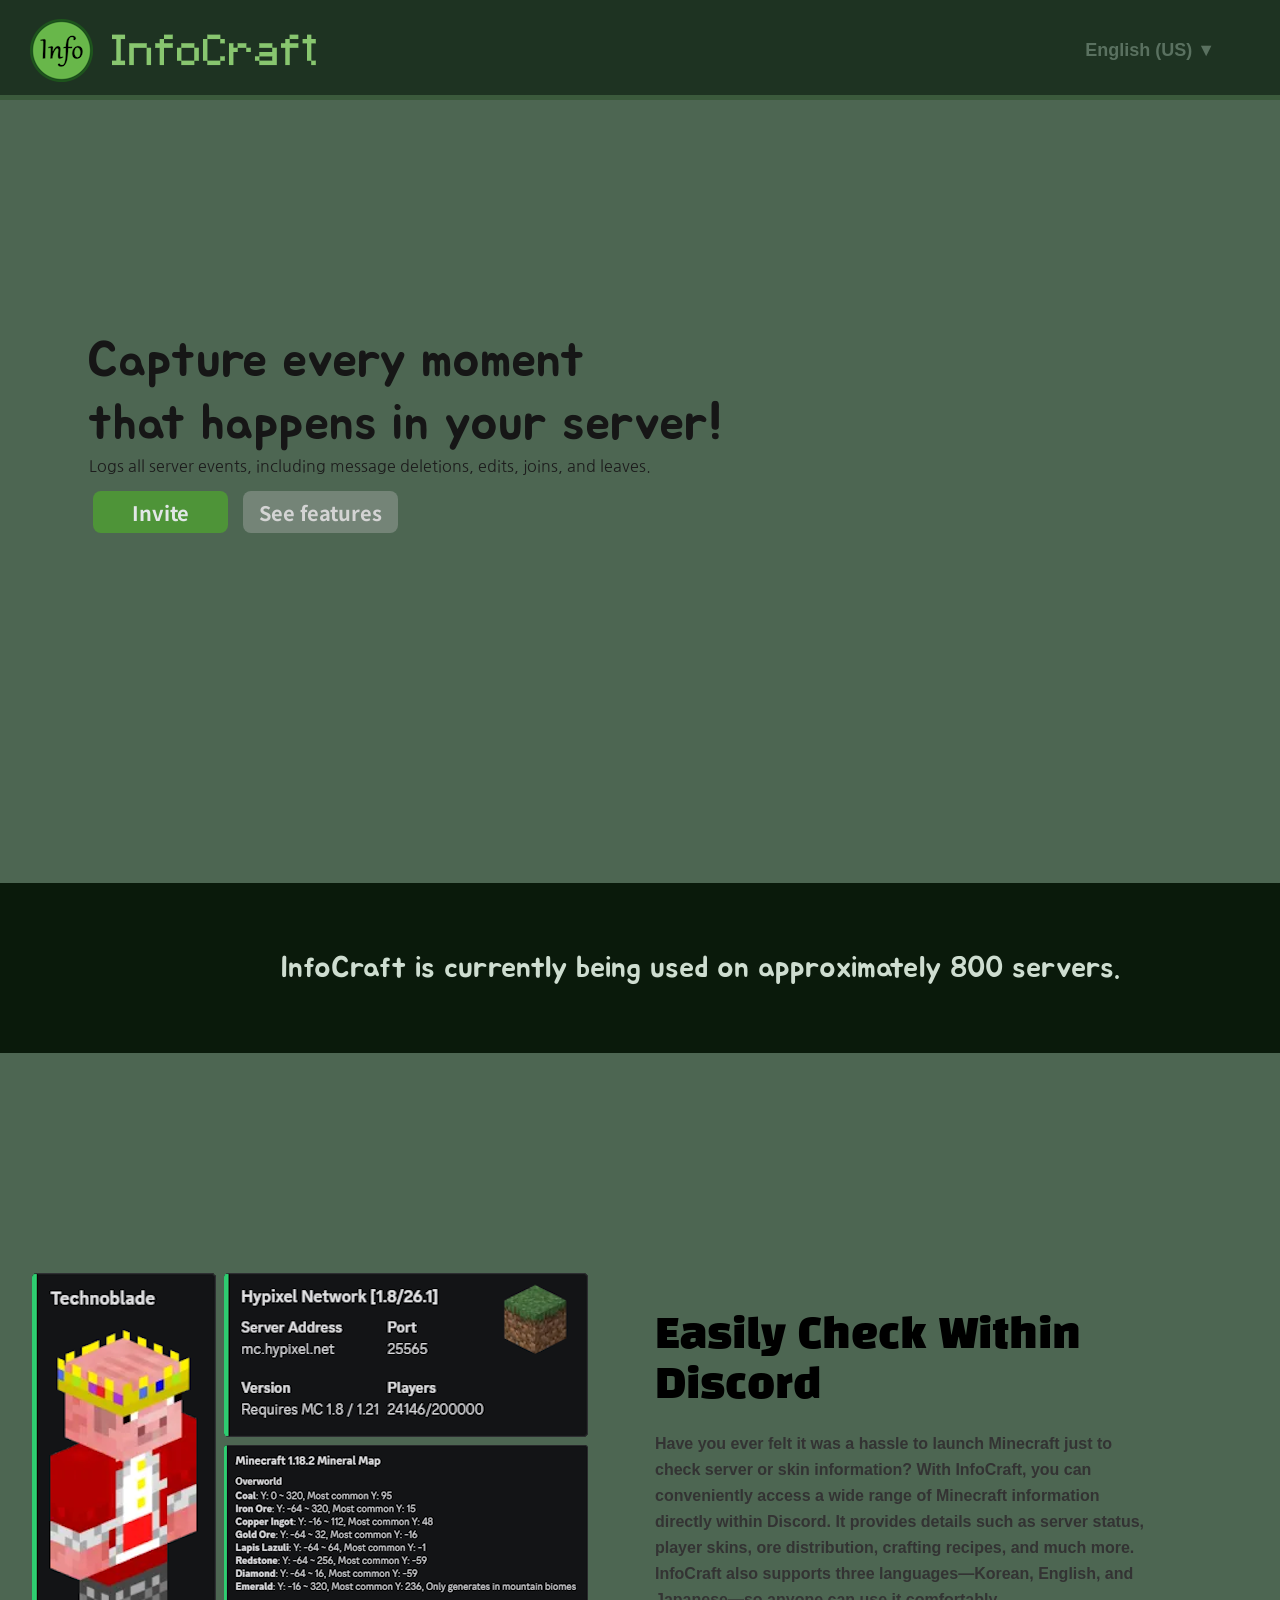
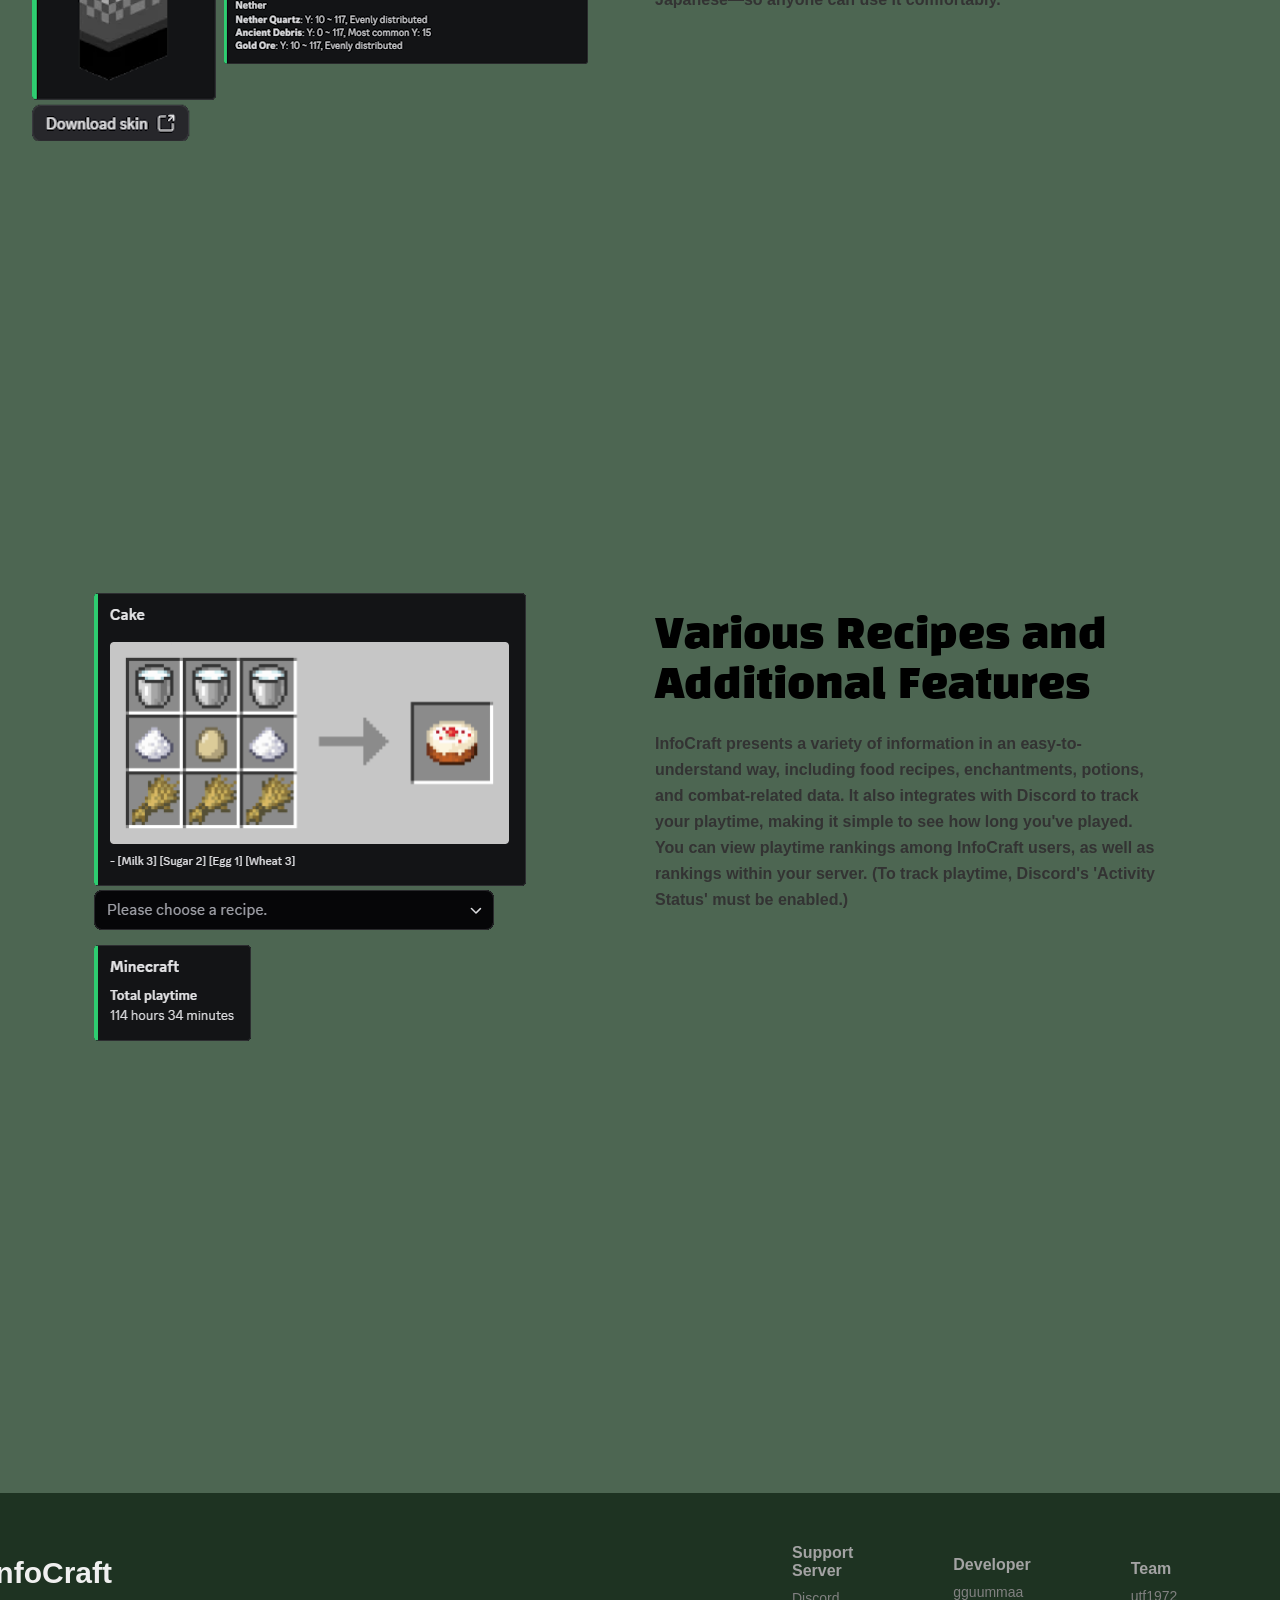
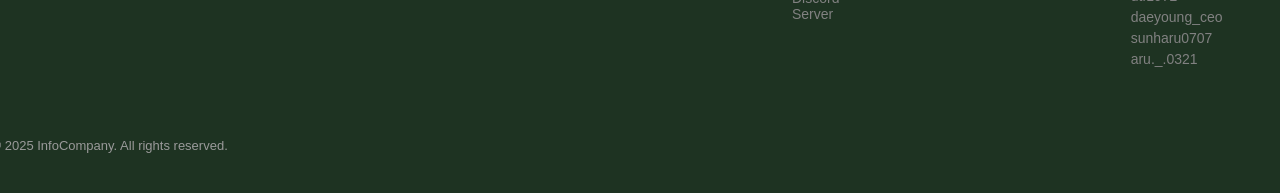
==== en/index.html @ ace99cc6 "Add files via upload" ====
<!DOCTYPE html>
<html lang="en">
<head>
    <meta charset="UTF-8">
    <meta name="viewport" content="width=device-width, initial-scale=1.0">
    <title>InfoCraft</title>
    <link rel="icon" href="../icon.png" type="image/png" />

    <meta property="og:title" content="InfoCraft" />
    <meta property="og:description" content="Official website of InfoCraft" />
    <meta property="og:image" content="https://cdn.discordapp.com/attachments/1401185117086552175/1499770121013690478/icon.png?ex=69f60145&is=69f4afc5&hm=b1a9a6d513d4955136bb6f4bda7f1e1733b90efba69425d3d47a7ea96b937b9f&" />
    <meta property="og:url" content="https://craft.infobot.uk/" />
    <meta property="og:type" content="website" />


    <link rel="stylesheet" href="index.css" />

    <link rel="preconnect" href="https://fonts.googleapis.com">
    <link rel="preconnect" href="https://fonts.gstatic.com" crossorigin>
    <link href="https://fonts.googleapis.com/css2?family=Black+Han+Sans&family=Jua&family=Nanum+Gothic&family=Noto+Sans+KR:wght@100..900&display=swap" rel="stylesheet">
</head>
<body>
    
    <div class="top-bar">

        <img src="../InfoCraft.png" class="top-icon">

        <div class="right-menu">
            <div class="language-selector">
                <span class="top-language-text" onclick="toggleLanguageMenu()" id="currentLang">English (US) ▼</span>
                <div id="language-menu" class="language-menu">
                    <div class="language-option" onclick="changeLanguage('en')">English (US)</div>
                    <div class="language-option" onclick="changeLanguage('ko')">한국어</div>
                    <div class="language-option" onclick="changeLanguage('ja')">日本語</div>
                </div>
            </div>
        </div>


        <div class="top-bar-2"></div>

    </div>

    <div class="main-div">
        <p class="main-text" id="mainText">Capture every moment<br>that happens in your server!</p>
        <p class="main-text-2" id="mainText2">Logs all server events, including message deletions, edits, joins, and leaves.</p>
        <a href="https://discord.com/oauth2/authorize?client_id=1264223966566944910" target="_blank" rel="noopener noreferrer" class="main-button-add-a">
            <button class="main-button-add" id="btnInvite">Invite</button>
        </a>
        <button class="main-button-help" onclick="scrollToServer()" id="btnFeatures">See features</button>
    </div>

    <div class="server-bar">
        <p class="server-bar-text" id="serverCount">InfoCraft is currently used on 800 servers</p>
    </div>

    <div id="server-section" class="help-bar">
        <img src="명령어 1.png" class="help-image-1">
        <div class="help-text-wrap-1">
            <P class="help-text-1" id="feature1Title">Easily Check Within Discord</P>
            <p class="help-text-2" id="feature1Desc">Have you ever felt it was a hassle to launch Minecraft just to check server or skin information? With InfoCraft, you can conveniently access a wide range of Minecraft information directly within Discord. It provides details such as server status, player skins, ore distribution, crafting recipes, and much more. InfoCraft also supports three languages—Korean, English, and Japanese—so anyone can use it comfortably.</p>
        </div>

        
        <img src="명령어 2.png" class="help-image-2">
        <div class="help-text-wrap-2">
            <p class="help-text-3" id="feature2Title">Various Recipes and Additional Features</p>
            <p class="help-text-4" id="feature2Desc">InfoCraft presents a variety of information in an easy-to-understand way, including food recipes, enchantments, potions, and combat-related data. It also integrates with Discord to track your playtime, making it simple to see how long you've played. You can view playtime rankings among InfoCraft users, as well as rankings within your server. (To track playtime, Discord's 'Activity Status' must be enabled.)</p>
        </div>
    </div>


    <div class="down-bar">
        <p class="down-InfoLogs">InfoCraft</p>


        <div class="down-text-1-div">
            <p class="down-text-1" id="support-server">Support Server</p>
            <div class="down-text-2-div">
                <a href="https://discord.gg/64q43VEVtn" class="down-text-2-a" target="_blank" rel="noopener noreferrer">
                    <p class="down-text-2" id="discord-server">Discord Server</p>
                </a>
            </div>
        </div>

        <div class="down-text-3-div">
            <p class="down-text-3" id="footerDev">Developer</p>
            <div class="down-text-4-div">
                <p class="down-text-4">gguummaa</p>
            </div>
        </div>

        <div class="down-text-3-1-div">
            <p class="down-text-5" id="footerTeam">Team</p>
            <div class="down-text-6-div">
                <p class="down-text-6">utf1972</p>
                <p class="down-text-6">daeyoung_ceo</p>
                <p class="down-text-6">sunharu0707</p>
                <p class="down-text-6">aru._.0321</p>
            </div>
        </div>

        <div class="down-text-7-div">
            <p class="down-text-7" id="footerPolicy">Policies & Terms</p>
            <div class="down-text-8-div">
                <a href="privacy-policy/" class="down-text-8-a">
                    <p class="down-text-8" id="footerPrivacy">Privacy Policy</p>
                </a>
                <a href="terms-of-service/" class="down-text-8-a">
                    <p class="down-text-8" id="footerTerms">Terms of Service</p>
                </a>
            </div>
        </div>
        <div class="down-text-9-div">
            <p class="down-text-9">Copyright © 2025 InfoCompany. All rights reserved.</p>
        </div>
    </div>




    <script src="../index.js"></script>
</body>
</html>
---- en/index.css ----
* {
  margin: 0;
  padding: 0;
  box-sizing: border-box;
  font-family: 'Inter', sans-serif;
  -webkit-user-select: none;
  -moz-user-select: none;
  -ms-user-select: none;     /* IE/Edge */
  user-select: none; 

}


body {
    min-width: 1400px;
    background-color: #4d6652; /* #526579 → 초록회색 */
    
}

.top-bar {
    background-color: #1e3322; /* #223446 → 딥그린 */
    width: 100%;
    height: 100px;

    display: flex;
    align-items: center;
    
    position: fixed;
    top: 0;
    left: 0;
    z-index: 1000;
    
}



.top-icon {
    cursor: pointer;
    margin-left: 30px;
}


.right-menu {
    margin-left: auto;
    display: flex;
    align-items: center;
    gap: 20px;
    margin-right: 65px;
}

.language-selector {
    position: relative;
}

.top-language-text {
    font-size: 18px;
    font-weight: bold;
    cursor: pointer;
    color: #5a7160; /* #607183 → 초록회색 */
    user-select: none;
}

.language-menu {
    display: none;
    position: absolute;
    top: 30px;
    right: 0;
    background-color: #2a3f2b; /* #2d4052 → 다크그린 */
    border-radius: 8px;
    min-width: 150px;
    box-shadow: 0 4px 12px rgba(0, 0, 0, 0.3);
    overflow: hidden;
    z-index: 1001;
}

.language-option {
    padding: 12px 16px;
    color: #b0c5b2; /* #b8c5d0 → 초록회색 */
    cursor: pointer;
    font-size: 16px;
    transition: background-color 0.2s;
}

.language-option:hover {
    background-color: #374f38; /* #3a4f64 → 초록 계열 */
}

.language-option:active {
    background-color: #3f5a40; /* #425a70 → 초록 계열 */
}

.top-language-text:hover {
    color: #678069; /* #6e8094 → 초록회색 */
}

.top-language-text:active {
    color: #5f7561; /* #67778a → 초록회색 */
}


.top-login {
    width: 115px;
    height: 35px;
    background-color: #a8e090; /* #a8c7ff → 연초록 */
    border-radius: 10px;
    cursor: pointer;
}

.top-login:hover {
    background-color: #96cc7e; /* #99b4e6 → 초록 */
}

.top-login:active {
    background-color: #87bc6e; /* #8da6d4 → 초록 */
}


.top-bar-2 {
    position: absolute;
    bottom: 0;
    left: 0;
    height: 5px;
    width: 100%;
    background-color: #3b5a3c; /* #42586b → 초록 계열 */
}




.main-text {
    display: flex;
    justify-content: center;
    font-size: 50px;

    font-family: "Jua", sans-serif;
    margin-right: 590px;
    margin-top: 330px;
    color: #161616;
}

.main-text-2 {
    display: flex;
    justify-content: center;
    margin-right: 660px;
    color: rgb(29, 29, 29);
    font-family: "Nanum Gothic", sans-serif;
}



.main-button-add-a {
    text-decoration: none;
    display: block;
    margin: 0 auto;
    width: 135px;
    transform: translateX(-540px);
    margin-top: 15px;
}

.main-button-add {
    cursor: pointer;
    width: 100%;
    height: 42px;
    font-size: 20px;
    font-family: "Noto Sans KR", sans-serif;
    font-weight: bold;
    border-radius: 8px;
    border: none;
    background-color: #4e9438; /* #617cc7 → 초록 */
    color: rgb(226, 231, 231);
}

.main-button-add:hover {
    background-color: #478832; /* #5c75b9 → 초록 */
    color: rgb(204, 209, 209);
}

.main-button-add:active {
    background-color: #579e42; /* rgb(114,129,194) → 초록 */
    color: rgb(196, 201, 201);
}


.main-button-help {
    display: block;
    margin: 0 auto;
    cursor: pointer;
    width: 155px;
    height: 42px;
    transform: translateX(-380px);
    margin-top: -42px;
    font-size: 20px;
    font-family: "Noto Sans KR", sans-serif;
    font-weight: bold;
    border-radius: 8px;
    border: none;
    background-color: #b9b9b95d;
    color: rgb(212, 212, 212);
}

.main-button-help:hover {
    background-color: #aaaaaa5d;
    color: rgb(199, 199, 199);
}

.main-button-help:active {
    background-color: #a0a0a05d;
    color: rgb(192, 192, 192);
}


.server-bar {
    background-color: #0a1a0b; /* #0e1a25 → 딥그린 */
    width: 100%;
    height: 170px;
    margin-top: 350px;

    display: flex;
    justify-content: center;
    align-items: center;
}

.server-bar-text {
    color: #ceddd0; /* #ced0dd → 초록회색 */
    font-size: 30px;
    font-family: "Jua", sans-serif;
}



.help-bar {
    background-color: #4d6652; /* #526579 → 초록회색 */
    width: 100%;
    height: 1670px;
    margin-top: 370px;
    
}

.help-image-1 {
    display: block;
    margin: 0 auto;
    transform: translateX(-390px);
    margin-top: -150px;
}

.help-text-wrap-1 {
    max-width: 500px;
    display: block;
    margin: 0 auto;
    transform: translateX(205px);
    margin-top: -430px;
}

.help-text-1 {
    font-size: 40px;
    font-family: "Black Han Sans", sans-serif;
    margin-bottom: 20px;
}


.help-text-2 {
    font-size: 16px;
    font-weight: bold;
    line-height: 26px;
    color: #333333;
}




.help-image-2 {
    display: block;
    margin: 0 auto;
    transform: translateX(-390px);
    margin-top: 580px;
}

.help-text-wrap-2 {
    max-width: 500px;
    display: block;
    margin: 0 auto;
    transform: translateX(205px);
    margin-top: -430px;
}

.help-text-3 {
    font-size: 40px;
    font-family: "Black Han Sans", sans-serif;
    margin-bottom: 20px;
}

.help-text-4 {
    font-size: 16px;
    font-weight: bold;
    line-height: 26px;
    color: #333333;
}






.down-bar {
    background-color: #1e3322; /* #223446 → 딥그린 */
    width: 100%;
    height: 300px;

    margin-top: 150px;

    display: flex;
    justify-content: center;
    align-items: center;

    position: relative;
}

.down-InfoLogs {
    font-size: 30px;
    font-weight: bold;
    margin-right: 680px;
    margin-top: -140px;
    color: rgb(240, 240, 240);
}




.down-text-1-div {
    margin-top: -120px;
    margin-right: 100px;
}

.down-text-1 {
    font-size: 16px;
    font-weight: 600;
    color: #a3a3a3;
}


.down-text-2-div {
    margin-top: 10px;
}

.down-text-2-a {
    text-decoration: none;
}

.down-text-2 {
    font-size: 14px;
    font-weight: 400;
    cursor: pointer;
    margin-top: 5px;
    color: #818181;
}

.down-text-2:hover {
    color: #707070;
}

.down-text-2:active {
    color: #646464;
}



.down-text-3-div {
    margin-top: -130px;
    margin-right: 100px;
}

.down-text-3-1-div {
    margin-top: -90px;
    margin-right: 100px;
}

.down-text-3 {
    font-size: 16px;
    font-weight: 600;
    color: #a3a3a3;
}


.down-text-4-div {
    margin-top: 10px;
}

.down-text-4 {
    font-size: 14px;
    font-weight: 400;
    margin-top: 5px;
    color: #818181;
}




.down-text-5 {
    margin-top: 30px;
    font-size: 16px;
    font-weight: 600;
    color: #a3a3a3;
}


.down-text-6-div {
    margin-top: 10px;
}

.down-text-6 {
    font-size: 14px;
    font-weight: 400;
    margin-top: 5px;
    color: #818181;
}




.down-text-7-div {
    margin-top: -100px;
    margin-right: 30px;
}

.down-text-7 {
    font-size: 16px;
    font-weight: 600;
    color: #a3a3a3;
}


.down-text-8-div {
    margin-top: 10px;
}

.down-text-8-a {
    text-decoration: none;
}

.down-text-8 {
    font-size: 14px;
    font-weight: 400;
    cursor: pointer;
    margin-top: 5px;
    color: #818181;
}

.down-text-8:hover {
    color: #707070;
}

.down-text-8:active {
    color: #646464;
}




.down-text-9-div {
    position: absolute;
    bottom: 40px;
    left: 50%;
    transform: translateX(-50%);
    margin-left: -620px;
}

.down-text-9 {
    font-size: 13px;
    color: #9a9a9a;
}

.down-text-9-a {
    text-decoration: none;
}
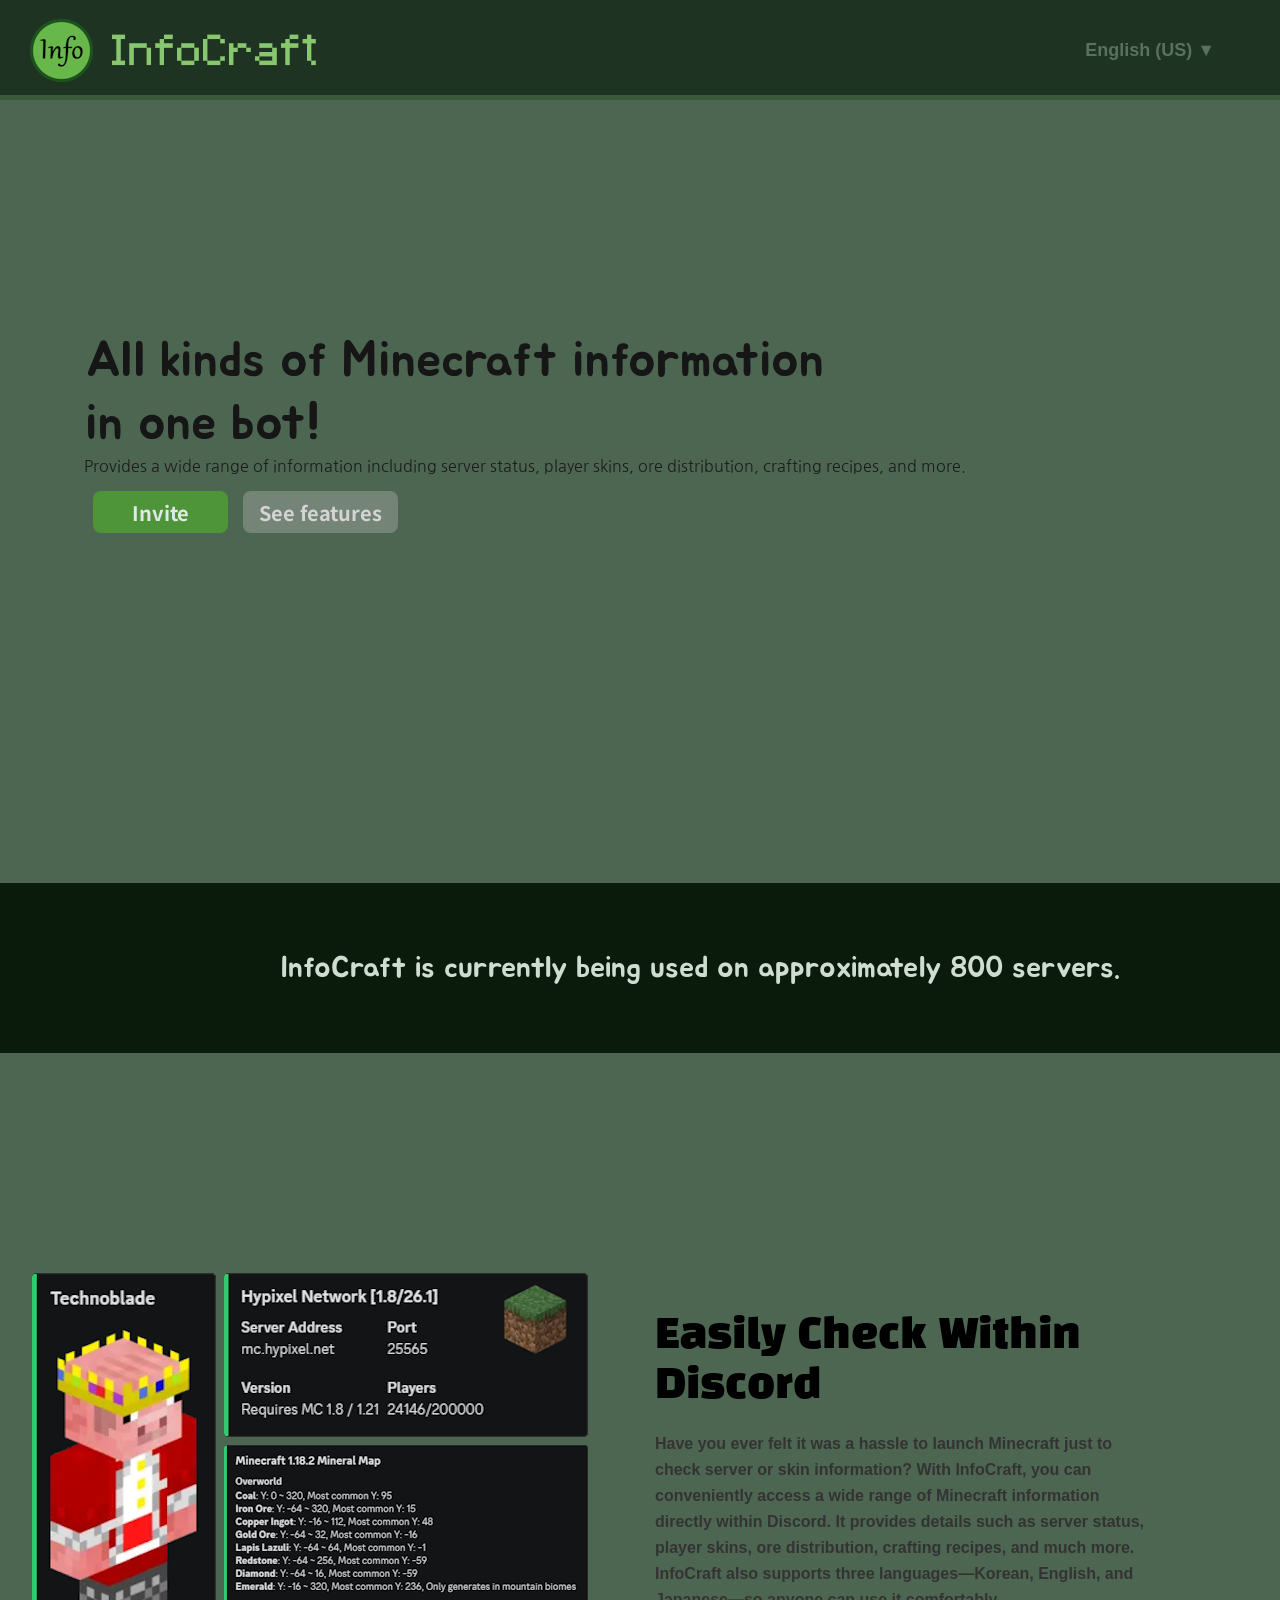
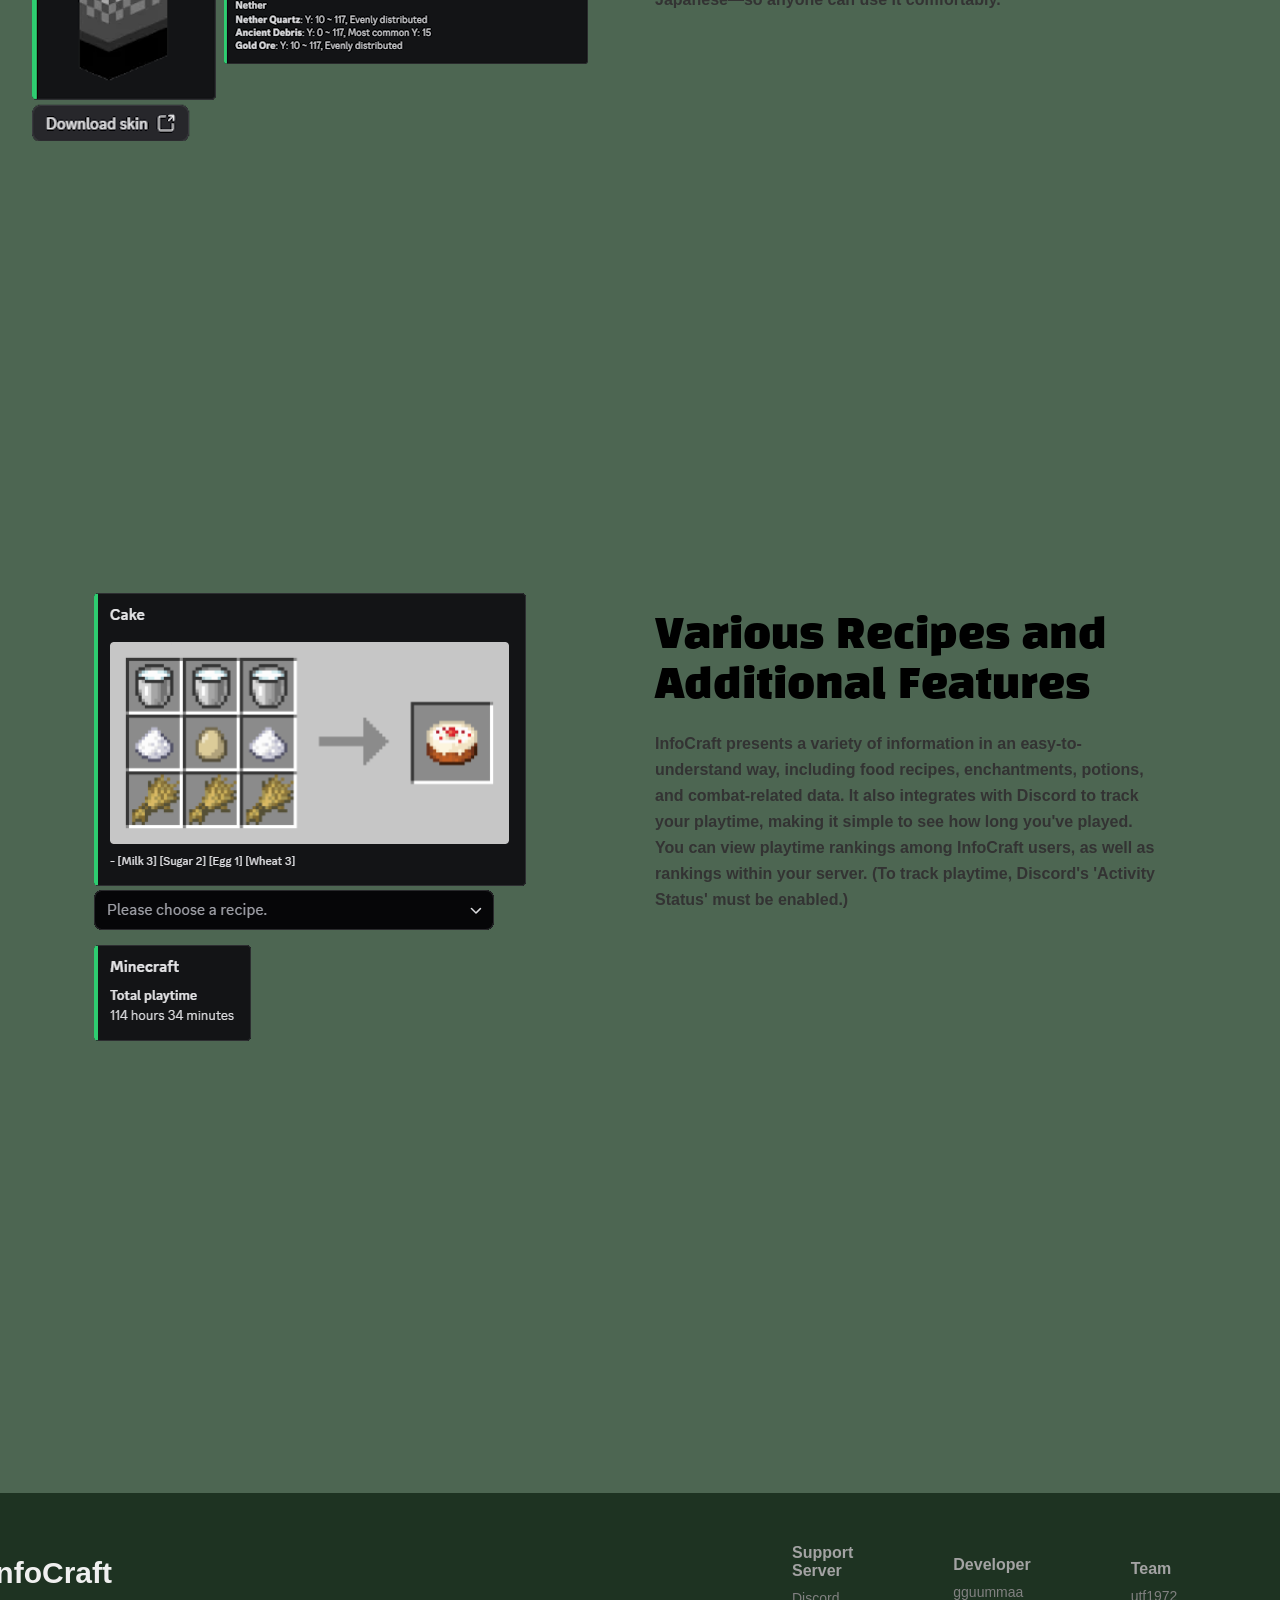
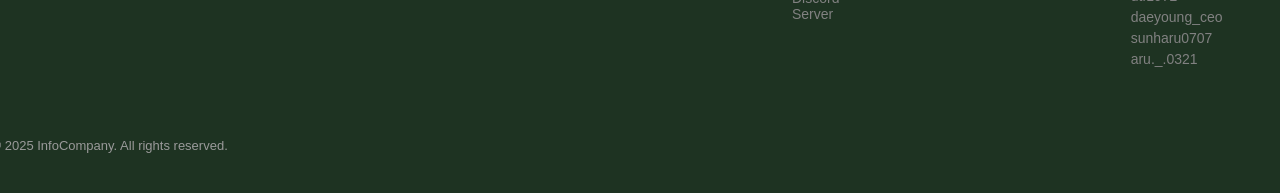
==== commit b932b1f4: "Update index.html" ====
--- a/en/index.html
+++ b/en/index.html
@@ -77,7 +77,7 @@
         <div class="down-text-1-div">
             <p class="down-text-1" id="support-server">Support Server</p>
             <div class="down-text-2-div">
-                <a href="https://discord.gg/64q43VEVtn" class="down-text-2-a" target="_blank" rel="noopener noreferrer">
+                <a href="https://discord.gg/KSwrU23gZ7" class="down-text-2-a" target="_blank" rel="noopener noreferrer">
                     <p class="down-text-2" id="discord-server">Discord Server</p>
                 </a>
             </div>
@@ -121,4 +121,4 @@
 
     <script src="../index.js"></script>
 </body>
-</html>+</html>
--- a/en/index.css
+++ b/en/index.css
@@ -133,7 +133,7 @@
     font-size: 50px;
 
     font-family: "Jua", sans-serif;
-    margin-right: 590px;
+    margin-right: 490px;
     margin-top: 330px;
     color: #161616;
 }
@@ -141,7 +141,7 @@
 .main-text-2 {
     display: flex;
     justify-content: center;
-    margin-right: 660px;
+    margin-right: 350px;
     color: rgb(29, 29, 29);
     font-family: "Nanum Gothic", sans-serif;
 }
@@ -471,4 +471,4 @@
 
 .down-text-9-a {
     text-decoration: none;
-}+}
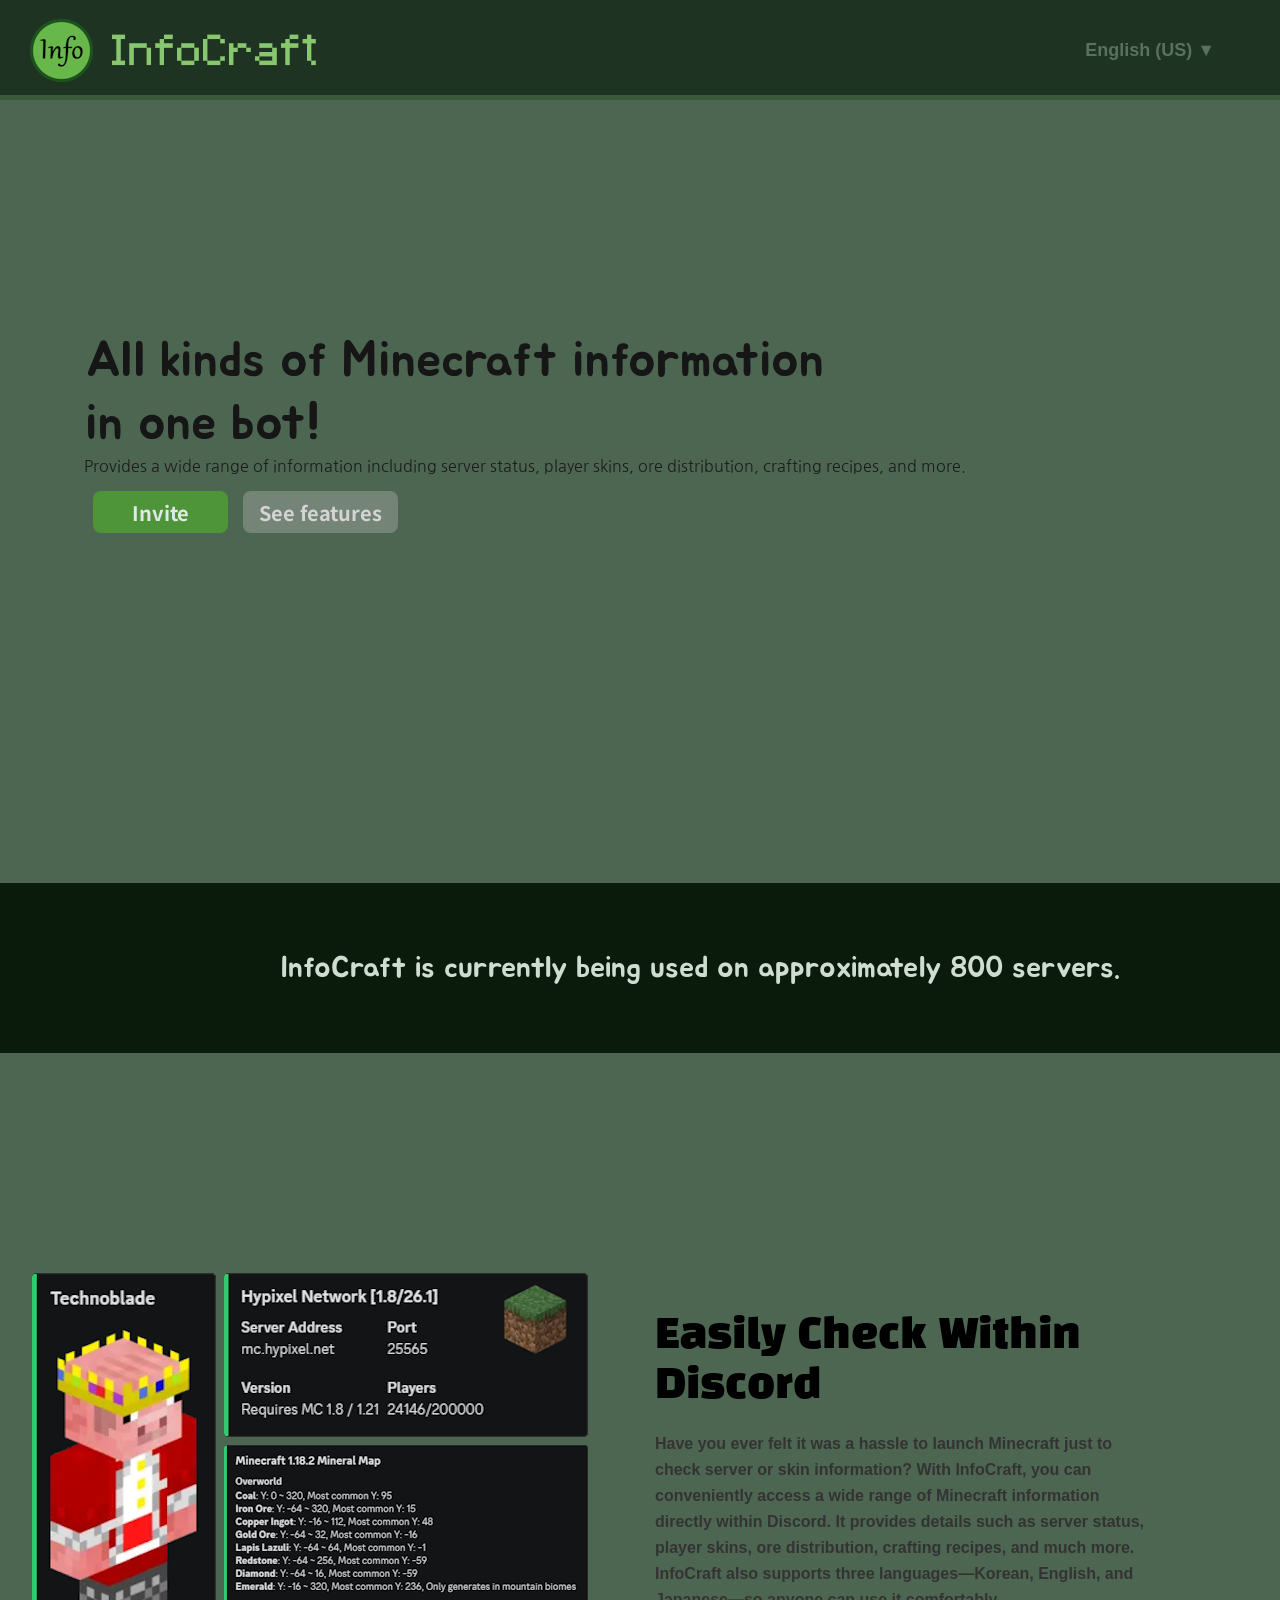
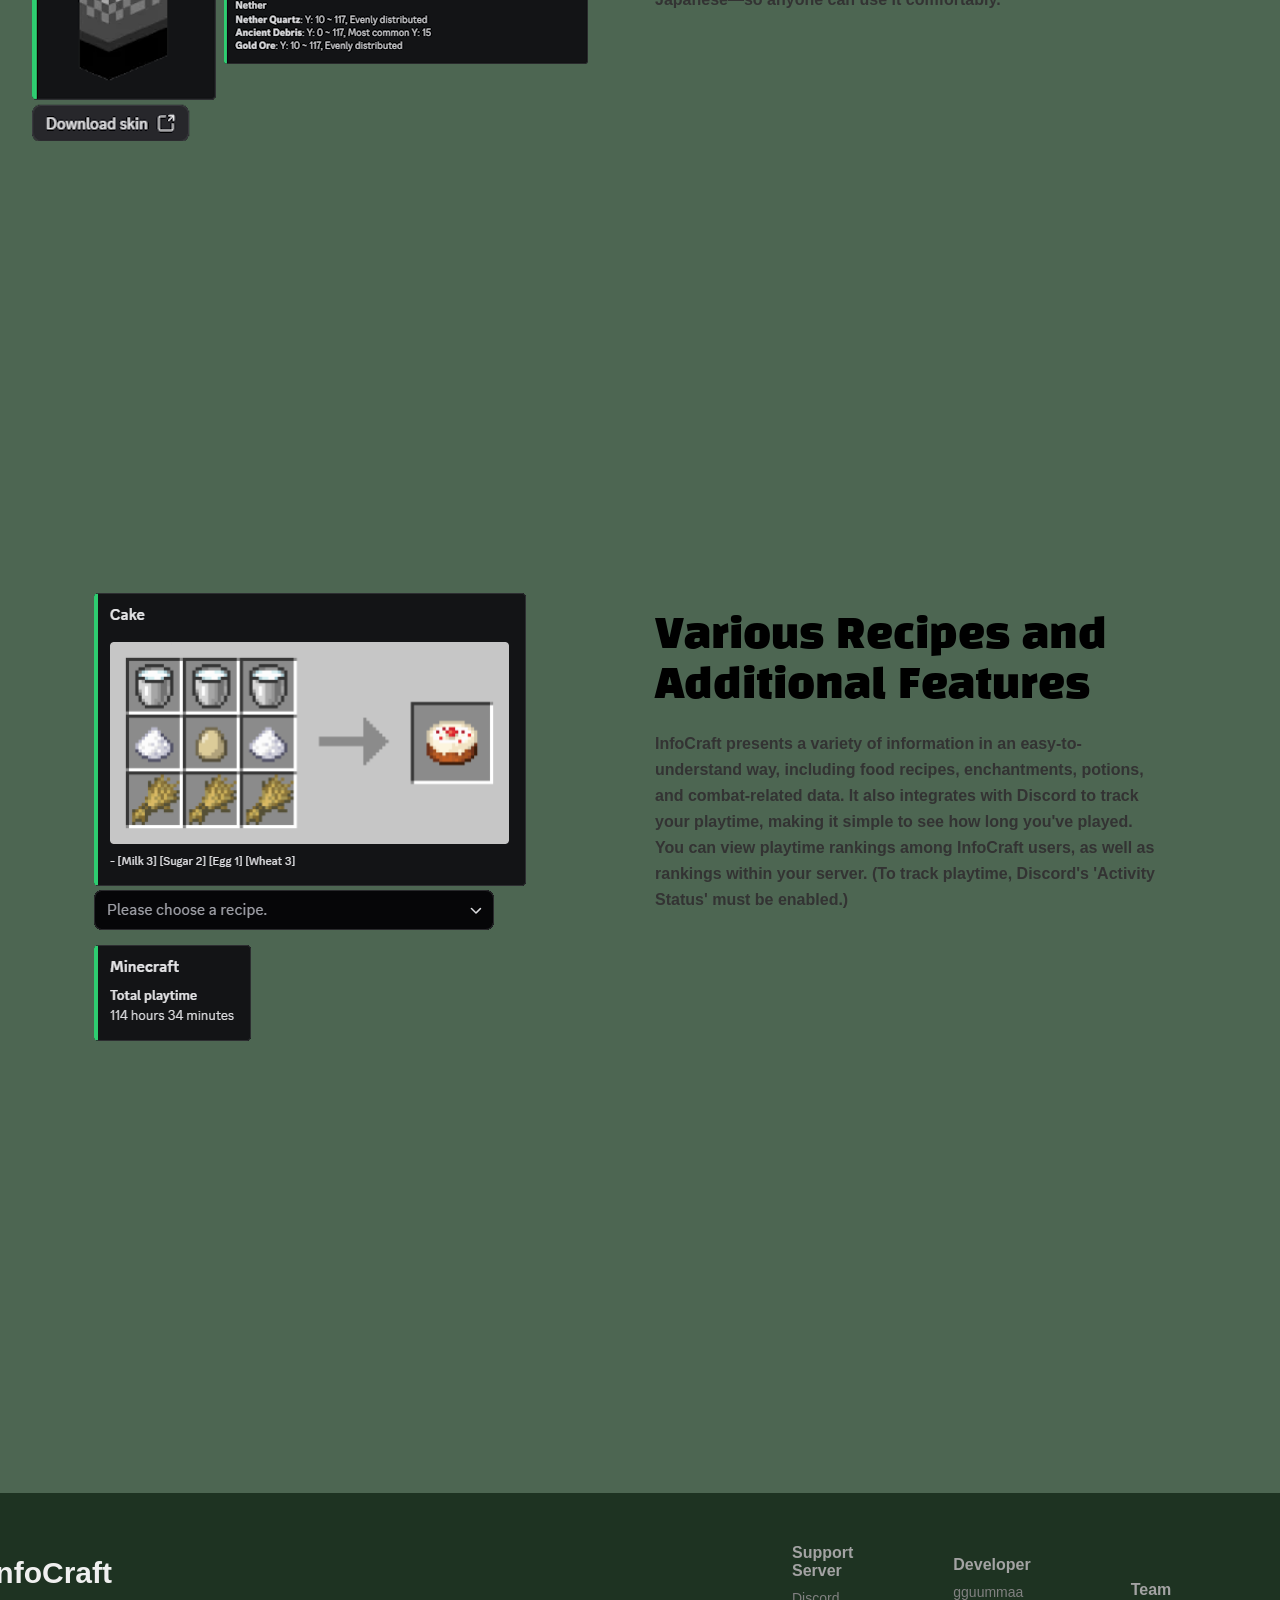
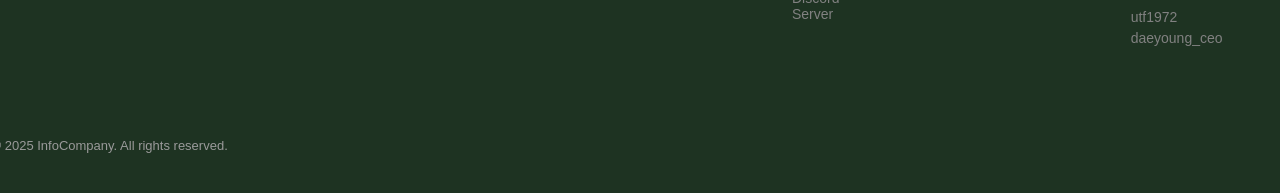
==== commit 4ea701fe: "Update index.html" ====
--- a/en/index.html
+++ b/en/index.html
@@ -95,8 +95,6 @@
             <div class="down-text-6-div">
                 <p class="down-text-6">utf1972</p>
                 <p class="down-text-6">daeyoung_ceo</p>
-                <p class="down-text-6">sunharu0707</p>
-                <p class="down-text-6">aru._.0321</p>
             </div>
         </div>
 
